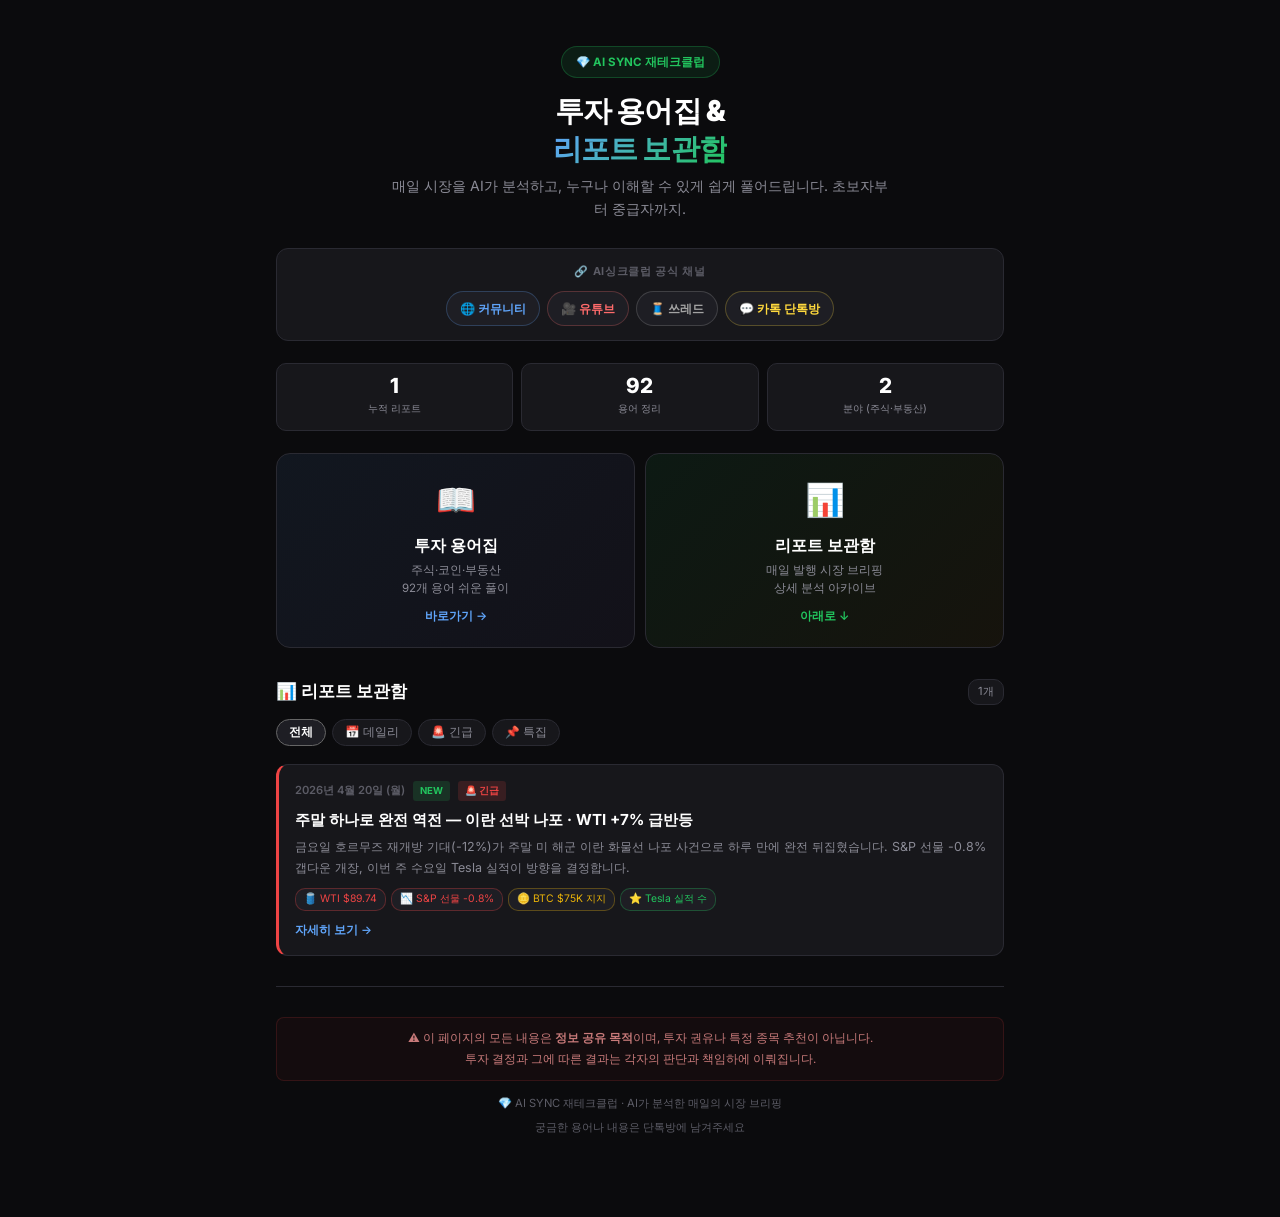
==== index.html @ 7990a4e1 "feat: og:image 썸네일 + 전체 메타태그 추가 (카톡 미리보기 지원)" ====
<!DOCTYPE html>
<html lang="ko">
<head>
<meta charset="UTF-8">
<meta name="viewport" content="width=device-width, initial-scale=1.0">
<title>AI싱크 재테크클럽 — 투자 용어집 &amp; 리포트 보관함</title>
<meta property="og:title" content="AI싱크 재테크클럽 — 투자 용어집 & 리포트 보관함">
<meta property="og:description" content="매일 시장을 분석하고 쉽게 풀어드립니다. 92개 용어 + 매일 발행 리포트. 초보자부터 중급자까지.">
<meta property="og:type" content="website">
<meta property="og:url" content="https://aisyncclub.github.io/moneyclub/">
<meta property="og:image" content="https://aisyncclub.github.io/moneyclub/og-image.png">
<meta property="og:image:width" content="1200">
<meta property="og:image:height" content="630">
<meta property="og:site_name" content="AI싱크 재테크클럽">
<meta property="og:locale" content="ko_KR">
<meta name="twitter:card" content="summary_large_image">
<meta name="twitter:title" content="AI싱크 재테크클럽 — 투자 용어집 & 리포트 보관함">
<meta name="twitter:description" content="매일 시장을 분석하고 쉽게 풀어드립니다. 92개 용어 + 매일 발행 리포트.">
<meta name="twitter:image" content="https://aisyncclub.github.io/moneyclub/og-image.png">
<link href="https://fonts.googleapis.com/css2?family=Inter:wght@300;400;500;600;700;800;900&display=swap" rel="stylesheet">
<style>
:root {
  --bg:#0b0b0d; --s:#17171b; --s2:#1e1e24; --bd:#2a2a32;
  --t:#e4e4e7; --td:#8b8b96; --tm:#5c5c66;
  --up:#22c55e; --dn:#ef4444; --w:#eab308;
  --blue:#60a5fa; --purple:#a78bfa; --orange:#fb923c; --pink:#ec4899;
}
*{box-sizing:border-box;margin:0;padding:0}
body{font-family:'Inter',-apple-system,sans-serif;background:var(--bg);color:var(--t);line-height:1.6;min-height:100vh}
.ctr{max-width:760px;margin:0 auto;padding:20px 16px 80px}

/* Hero */
.hero{text-align:center;padding:26px 0 22px}
.logo{display:inline-flex;align-items:center;gap:8px;font-size:0.72rem;font-weight:700;color:var(--up);background:rgba(34,197,94,0.1);border:1px solid rgba(34,197,94,0.25);padding:6px 14px;border-radius:20px;margin-bottom:14px}
.hero h1{font-size:1.8rem;font-weight:900;color:#fff;line-height:1.3;letter-spacing:-0.02em;margin-bottom:8px}
.hero h1 .accent{background:linear-gradient(135deg,var(--blue),var(--up));background-clip:text;-webkit-background-clip:text;color:transparent}
.hero p{font-size:0.88rem;color:var(--td);max-width:500px;margin:0 auto}

/* Stats */
.stats-bar{display:grid;grid-template-columns:repeat(3,1fr);gap:8px;margin:20px 0 22px}
.stat-card{background:var(--s);border:1px solid var(--bd);border-radius:10px;padding:12px;text-align:center}
.stat-num{font-size:1.3rem;font-weight:800;color:#fff;line-height:1}
.stat-label{font-size:0.65rem;color:var(--td);margin-top:4px}

/* Feature cards */
.features{display:grid;grid-template-columns:1fr 1fr;gap:10px;margin-bottom:26px}
.feat-card{background:var(--s);border:1px solid var(--bd);border-radius:14px;padding:20px 16px;text-align:center;text-decoration:none;color:inherit;transition:all 0.2s;position:relative;overflow:hidden}
.feat-card:hover{border-color:#555;transform:translateY(-2px)}
.feat-card.glossary{background:linear-gradient(135deg,rgba(96,165,250,0.08),rgba(167,139,250,0.05))}
.feat-card.archive{background:linear-gradient(135deg,rgba(34,197,94,0.08),rgba(234,179,8,0.05))}
.feat-icon{font-size:2rem;margin-bottom:8px}
.feat-title{font-size:1rem;font-weight:700;color:#fff;margin-bottom:4px}
.feat-sub{font-size:0.72rem;color:var(--td);line-height:1.5}
.feat-cta{display:inline-block;margin-top:10px;font-size:0.74rem;font-weight:600;color:var(--blue)}
.feat-card.archive .feat-cta{color:var(--up)}

/* Section header */
.sec-title{display:flex;align-items:center;justify-content:space-between;margin:30px 0 14px}
.sec-title h2{font-size:1.05rem;font-weight:800;color:#fff}
.sec-title .count{font-size:0.7rem;color:var(--td);background:var(--s);padding:3px 9px;border-radius:10px;border:1px solid var(--bd)}

/* Filter tabs */
.filter-tabs{display:flex;gap:6px;overflow-x:auto;margin-bottom:14px;padding-bottom:4px;scrollbar-width:none}
.filter-tabs::-webkit-scrollbar{display:none}
.ftab{flex-shrink:0;padding:5px 12px;background:var(--s);border:1px solid var(--bd);border-radius:20px;font-size:0.73rem;font-weight:500;color:var(--td);cursor:pointer;white-space:nowrap;transition:all 0.15s;font-family:inherit}
.ftab:hover{border-color:#555;color:var(--t)}
.ftab.on{background:var(--s2);border-color:#666;color:#fff;font-weight:600}

/* Report card */
.report-card{background:var(--s);border:1px solid var(--bd);border-radius:12px;padding:16px;margin-bottom:10px;text-decoration:none;color:inherit;display:block;transition:all 0.15s}
.report-card:hover{border-color:#555;background:var(--s2)}
.report-card.latest{border-left:3px solid var(--up)}
.report-card.crisis{border-left:3px solid var(--dn)}
.rc-top{display:flex;align-items:center;gap:8px;margin-bottom:8px;flex-wrap:wrap}
.rc-date{font-size:0.7rem;font-weight:600;color:var(--tm)}
.rc-badge{font-size:0.6rem;font-weight:700;padding:2px 7px;border-radius:3px}
.rc-badge.new{background:rgba(34,197,94,0.15);color:var(--up)}
.rc-badge.crisis{background:rgba(239,68,68,0.15);color:var(--dn)}
.rc-badge.normal{background:rgba(96,165,250,0.12);color:var(--blue)}
.rc-title{font-size:0.95rem;font-weight:700;color:#fff;margin-bottom:6px;line-height:1.4}
.rc-summary{font-size:0.78rem;color:var(--td);line-height:1.7;margin-bottom:10px}
.rc-tags{display:flex;gap:5px;flex-wrap:wrap;margin-bottom:10px}
.rc-tag{font-size:0.65rem;padding:2px 8px;background:var(--s2);border:1px solid var(--bd);border-radius:10px;color:var(--td)}
.rc-tag.hl{color:var(--up);border-color:rgba(34,197,94,0.3)}
.rc-tag.wr{color:var(--w);border-color:rgba(234,179,8,0.3)}
.rc-tag.dn{color:var(--dn);border-color:rgba(239,68,68,0.3)}
.rc-arrow{font-size:0.72rem;color:var(--blue);font-weight:600}

/* Footer */
.footer{text-align:center;font-size:0.7rem;color:var(--tm);padding-top:30px;border-top:1px solid var(--bd);margin-top:30px;line-height:1.8}
.footer .disclaimer{padding:10px 14px;background:rgba(239,68,68,0.04);border:1px solid rgba(239,68,68,0.15);border-radius:8px;color:#c87a7a;margin-bottom:12px;font-size:0.72rem}

/* Official Links */
.official-links{margin:6px 0 22px;padding:14px 16px;background:var(--s);border:1px solid var(--bd);border-radius:12px}
.ol-label{font-size:0.68rem;color:var(--tm);margin-bottom:10px;text-align:center;font-weight:700;letter-spacing:0.06em;text-transform:uppercase}
.ol-chips{display:flex;gap:7px;justify-content:center;flex-wrap:wrap}
.ol-chip{display:inline-flex;align-items:center;gap:5px;padding:7px 13px;background:var(--s2);border:1px solid var(--bd);border-radius:20px;font-size:0.76rem;font-weight:600;color:var(--t);text-decoration:none;transition:all 0.15s}
.ol-chip:hover{border-color:#555;transform:translateY(-1px)}
.ol-chip.youtube{color:#ff6b6b;border-color:rgba(255,107,107,0.25)}
.ol-chip.youtube:hover{background:rgba(255,107,107,0.08)}
.ol-chip.instagram{color:#e879f9;border-color:rgba(232,121,249,0.25)}
.ol-chip.instagram:hover{background:rgba(232,121,249,0.08)}
.ol-chip.blog{color:var(--blue);border-color:rgba(96,165,250,0.25)}
.ol-chip.blog:hover{background:rgba(96,165,250,0.08)}
.ol-chip.kakao{color:#ffd93d;border-color:rgba(255,217,61,0.25)}
.ol-chip.kakao:hover{background:rgba(255,217,61,0.08)}
.ol-chip.thread{color:#a3a3a3;border-color:rgba(163,163,163,0.25)}
.ol-chip.thread:hover{background:rgba(163,163,163,0.08)}

/* Responsive */
@media (max-width:500px){
  .hero h1{font-size:1.4rem}
  .features{grid-template-columns:1fr}
  .stats-bar{grid-template-columns:repeat(3,1fr)}
}
</style>
</head>
<body>
<div class="ctr">

  <!-- HERO -->
  <div class="hero">
    <div class="logo">💎 AI SYNC 재테크클럽</div>
    <h1>투자 용어집 &amp;<br><span class="accent">리포트 보관함</span></h1>
    <p>매일 시장을 AI가 분석하고, 누구나 이해할 수 있게 쉽게 풀어드립니다. 초보자부터 중급자까지.</p>
  </div>

  <!-- OFFICIAL LINKS -->
  <div class="official-links">
    <div class="ol-label">🔗 AI싱크클럽 공식 채널</div>
    <div class="ol-chips">
      <a class="ol-chip blog" href="https://aisyncclub.com/" target="_blank">🌐 커뮤니티</a>
      <a class="ol-chip youtube" href="https://www.youtube.com/@AISyncClub" target="_blank">🎥 유튜브</a>
      <a class="ol-chip thread" href="https://www.threads.com/@ai_sync_club" target="_blank">🧵 쓰레드</a>
      <a class="ol-chip kakao" href="https://open.kakao.com/o/gbqHAHdi" target="_blank">💬 카톡 단톡방</a>
    </div>
  </div>

  <!-- STATS -->
  <div class="stats-bar">
    <div class="stat-card">
      <div class="stat-num" id="statReports">1</div>
      <div class="stat-label">누적 리포트</div>
    </div>
    <div class="stat-card">
      <div class="stat-num">92</div>
      <div class="stat-label">용어 정리</div>
    </div>
    <div class="stat-card">
      <div class="stat-num">2</div>
      <div class="stat-label">분야 (주식·부동산)</div>
    </div>
  </div>

  <!-- FEATURE CARDS -->
  <div class="features">
    <a class="feat-card glossary" href="glossary.html">
      <div class="feat-icon">📖</div>
      <div class="feat-title">투자 용어집</div>
      <div class="feat-sub">주식·코인·부동산<br>92개 용어 쉬운 풀이</div>
      <div class="feat-cta">바로가기 →</div>
    </a>
    <a class="feat-card archive" href="#archive">
      <div class="feat-icon">📊</div>
      <div class="feat-title">리포트 보관함</div>
      <div class="feat-sub">매일 발행 시장 브리핑<br>상세 분석 아카이브</div>
      <div class="feat-cta">아래로 ↓</div>
    </a>
  </div>

  <!-- ARCHIVE -->
  <div id="archive">
    <div class="sec-title">
      <h2>📊 리포트 보관함</h2>
      <span class="count" id="reportCount">1개</span>
    </div>

    <div class="filter-tabs">
      <button class="ftab on" onclick="filterReports('all',this)">전체</button>
      <button class="ftab" onclick="filterReports('daily',this)">📅 데일리</button>
      <button class="ftab" onclick="filterReports('crisis',this)">🚨 긴급</button>
      <button class="ftab" onclick="filterReports('special',this)">📌 특집</button>
    </div>

    <div id="reportList">

      <!-- 4/20 REPORT (LATEST - CRISIS) -->
      <a class="report-card latest crisis" data-type="crisis" href="briefing-2026-04-20.html">
        <div class="rc-top">
          <span class="rc-date">2026년 4월 20일 (월)</span>
          <span class="rc-badge new">NEW</span>
          <span class="rc-badge crisis">🚨 긴급</span>
        </div>
        <div class="rc-title">주말 하나로 완전 역전 — 이란 선박 나포 · WTI +7% 급반등</div>
        <div class="rc-summary">
          금요일 호르무즈 재개방 기대(-12%)가 주말 미 해군 이란 화물선 나포 사건으로 하루 만에 완전 뒤집혔습니다. S&amp;P 선물 -0.8% 갭다운 개장, 이번 주 수요일 Tesla 실적이 방향을 결정합니다.
        </div>
        <div class="rc-tags">
          <span class="rc-tag dn">🛢️ WTI $89.74</span>
          <span class="rc-tag dn">📉 S&amp;P 선물 -0.8%</span>
          <span class="rc-tag wr">🪙 BTC $75K 지지</span>
          <span class="rc-tag hl">⭐ Tesla 실적 수</span>
        </div>
        <div class="rc-arrow">자세히 보기 →</div>
      </a>

    </div>
  </div>

  <!-- FOOTER -->
  <div class="footer">
    <div class="disclaimer">
      ⚠️ 이 페이지의 모든 내용은 <strong>정보 공유 목적</strong>이며, 투자 권유나 특정 종목 추천이 아닙니다.<br>
      투자 결정과 그에 따른 결과는 각자의 판단과 책임하에 이뤄집니다.
    </div>
    <p>💎 AI SYNC 재테크클럽 · AI가 분석한 매일의 시장 브리핑</p>
    <p style="margin-top:4px;">궁금한 용어나 내용은 단톡방에 남겨주세요</p>
  </div>

</div>

<script>
function filterReports(type, btn) {
  document.querySelectorAll('.ftab').forEach(b => b.classList.remove('on'));
  btn.classList.add('on');
  const cards = document.querySelectorAll('.report-card');
  let visible = 0;
  cards.forEach(card => {
    const show = type === 'all' || card.dataset.type === type;
    card.style.display = show ? 'block' : 'none';
    if (show) visible++;
  });
  document.getElementById('reportCount').textContent = visible + '개';
}

// Init stats
const totalReports = document.querySelectorAll('.report-card').length;
document.getElementById('statReports').textContent = totalReports;
document.getElementById('reportCount').textContent = totalReports + '개';
</script>
</body>
</html>
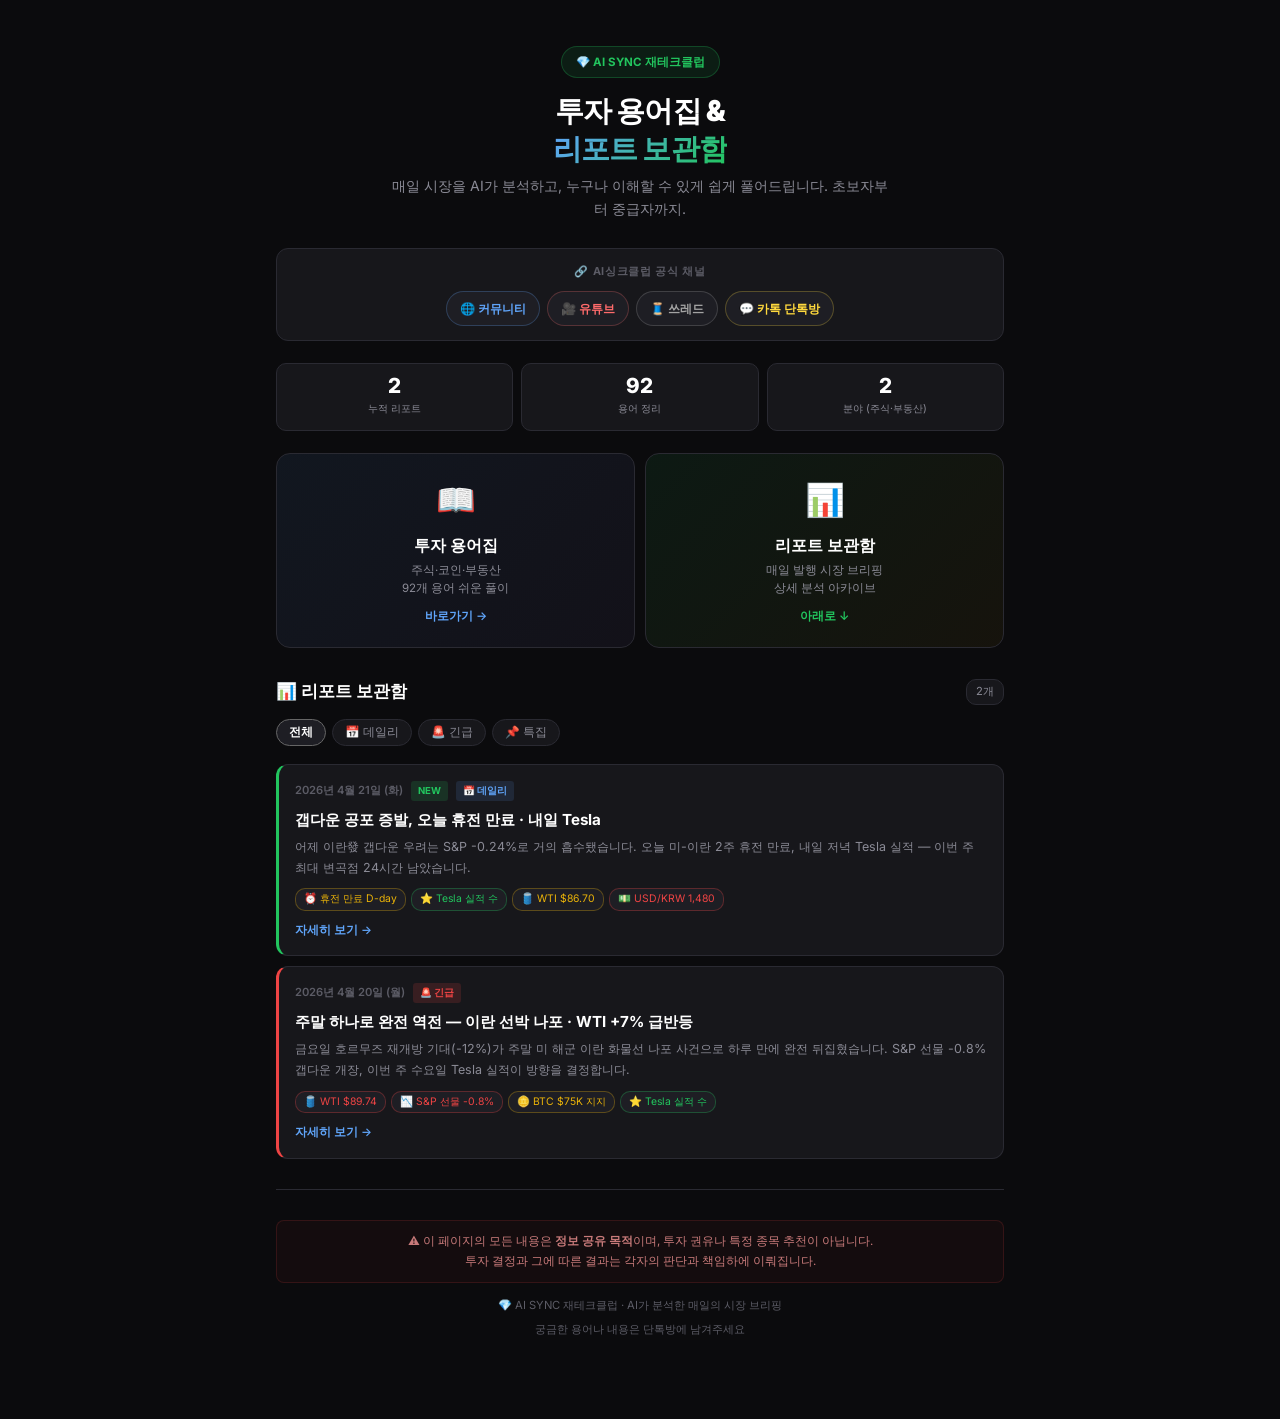
==== commit af4d4e56: "배포: 2026-04-21 브리핑 — 갭다운 공포 증발·휴전 만료 D-day" ====
--- a/index.html
+++ b/index.html
@@ -5,18 +5,8 @@
 <meta name="viewport" content="width=device-width, initial-scale=1.0">
 <title>AI싱크 재테크클럽 — 투자 용어집 &amp; 리포트 보관함</title>
 <meta property="og:title" content="AI싱크 재테크클럽 — 투자 용어집 & 리포트 보관함">
-<meta property="og:description" content="매일 시장을 분석하고 쉽게 풀어드립니다. 92개 용어 + 매일 발행 리포트. 초보자부터 중급자까지.">
+<meta property="og:description" content="매일 시장을 분석하고 쉽게 풀어드립니다. 초보자도 바로 이해할 수 있는 용어집과 상세 리포트.">
 <meta property="og:type" content="website">
-<meta property="og:url" content="https://aisyncclub.github.io/moneyclub/">
-<meta property="og:image" content="https://aisyncclub.github.io/moneyclub/og-image.png">
-<meta property="og:image:width" content="1200">
-<meta property="og:image:height" content="630">
-<meta property="og:site_name" content="AI싱크 재테크클럽">
-<meta property="og:locale" content="ko_KR">
-<meta name="twitter:card" content="summary_large_image">
-<meta name="twitter:title" content="AI싱크 재테크클럽 — 투자 용어집 & 리포트 보관함">
-<meta name="twitter:description" content="매일 시장을 분석하고 쉽게 풀어드립니다. 92개 용어 + 매일 발행 리포트.">
-<meta name="twitter:image" content="https://aisyncclub.github.io/moneyclub/og-image.png">
 <link href="https://fonts.googleapis.com/css2?family=Inter:wght@300;400;500;600;700;800;900&display=swap" rel="stylesheet">
 <style>
 :root {
@@ -139,7 +129,7 @@
   <!-- STATS -->
   <div class="stats-bar">
     <div class="stat-card">
-      <div class="stat-num" id="statReports">1</div>
+      <div class="stat-num" id="statReports">2</div>
       <div class="stat-label">누적 리포트</div>
     </div>
     <div class="stat-card">
@@ -184,11 +174,30 @@
 
     <div id="reportList">
 
-      <!-- 4/20 REPORT (LATEST - CRISIS) -->
-      <a class="report-card latest crisis" data-type="crisis" href="briefing-2026-04-20.html">
+      <!-- 4/21 REPORT (LATEST - DAILY) -->
+      <a class="report-card latest" data-type="daily" href="briefing-2026-04-21.html">
+        <div class="rc-top">
+          <span class="rc-date">2026년 4월 21일 (화)</span>
+          <span class="rc-badge new">NEW</span>
+          <span class="rc-badge normal">📅 데일리</span>
+        </div>
+        <div class="rc-title">갭다운 공포 증발, 오늘 휴전 만료 · 내일 Tesla</div>
+        <div class="rc-summary">
+          어제 이란發 갭다운 우려는 S&amp;P -0.24%로 거의 흡수됐습니다. 오늘 미-이란 2주 휴전 만료, 내일 저녁 Tesla 실적 — 이번 주 최대 변곡점 24시간 남았습니다.
+        </div>
+        <div class="rc-tags">
+          <span class="rc-tag wr">⏰ 휴전 만료 D-day</span>
+          <span class="rc-tag hl">⭐ Tesla 실적 수</span>
+          <span class="rc-tag wr">🛢️ WTI $86.70</span>
+          <span class="rc-tag dn">💵 USD/KRW 1,480</span>
+        </div>
+        <div class="rc-arrow">자세히 보기 →</div>
+      </a>
+
+      <!-- 4/20 REPORT -->
+      <a class="report-card crisis" data-type="crisis" href="briefing-2026-04-20.html">
         <div class="rc-top">
           <span class="rc-date">2026년 4월 20일 (월)</span>
-          <span class="rc-badge new">NEW</span>
           <span class="rc-badge crisis">🚨 긴급</span>
         </div>
         <div class="rc-title">주말 하나로 완전 역전 — 이란 선박 나포 · WTI +7% 급반등</div>
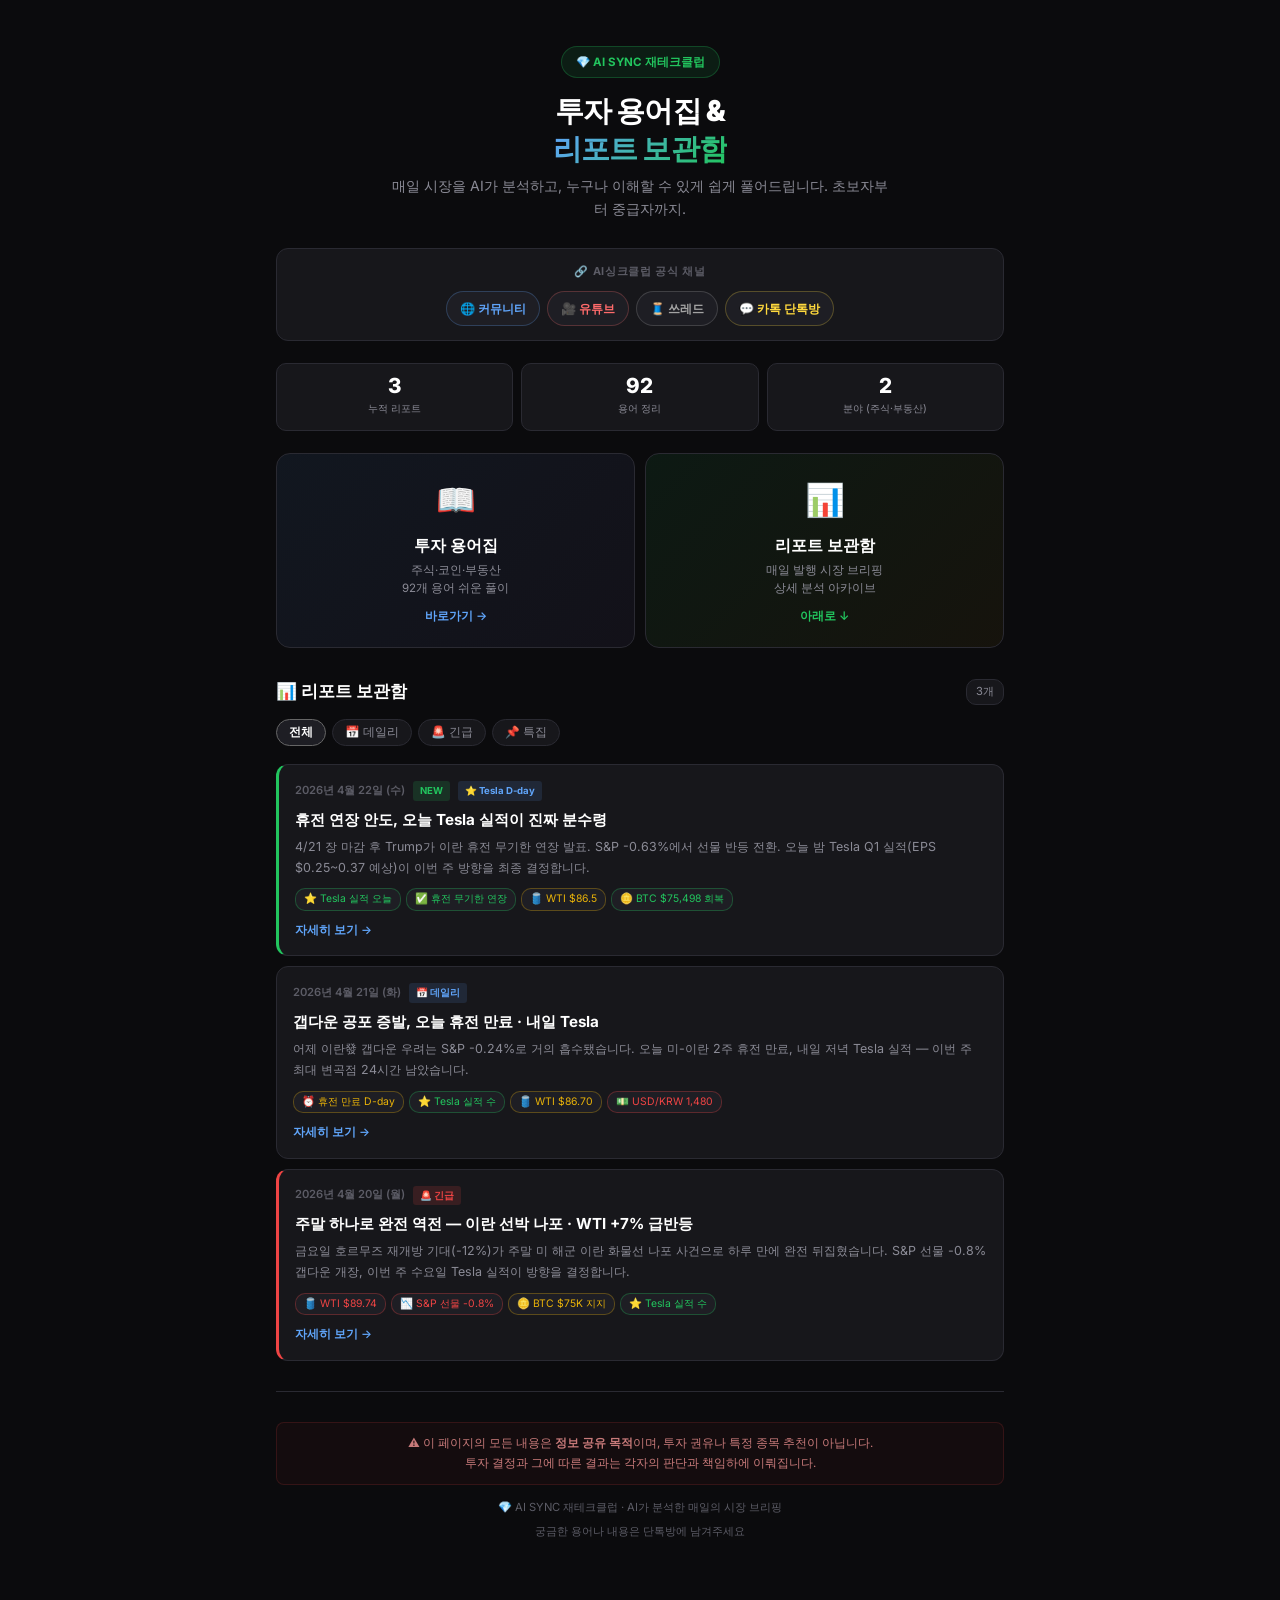
==== commit d07a84ea: "배포: 2026-04-22 브리핑 — 휴전 연장·Tesla 실적 D-day" ====
--- a/index.html
+++ b/index.html
@@ -129,7 +129,7 @@
   <!-- STATS -->
   <div class="stats-bar">
     <div class="stat-card">
-      <div class="stat-num" id="statReports">2</div>
+      <div class="stat-num" id="statReports">3</div>
       <div class="stat-label">누적 리포트</div>
     </div>
     <div class="stat-card">
@@ -174,11 +174,30 @@
 
     <div id="reportList">
 
-      <!-- 4/21 REPORT (LATEST - DAILY) -->
-      <a class="report-card latest" data-type="daily" href="briefing-2026-04-21.html">
+      <!-- 4/22 REPORT (LATEST - DAILY) -->
+      <a class="report-card latest" data-type="daily" href="briefing-2026-04-22.html">
+        <div class="rc-top">
+          <span class="rc-date">2026년 4월 22일 (수)</span>
+          <span class="rc-badge new">NEW</span>
+          <span class="rc-badge normal">⭐ Tesla D-day</span>
+        </div>
+        <div class="rc-title">휴전 연장 안도, 오늘 Tesla 실적이 진짜 분수령</div>
+        <div class="rc-summary">
+          4/21 장 마감 후 Trump가 이란 휴전 무기한 연장 발표. S&amp;P -0.63%에서 선물 반등 전환. 오늘 밤 Tesla Q1 실적(EPS $0.25~0.37 예상)이 이번 주 방향을 최종 결정합니다.
+        </div>
+        <div class="rc-tags">
+          <span class="rc-tag hl">⭐ Tesla 실적 오늘</span>
+          <span class="rc-tag hl">✅ 휴전 무기한 연장</span>
+          <span class="rc-tag wr">🛢️ WTI $86.5</span>
+          <span class="rc-tag hl">🪙 BTC $75,498 회복</span>
+        </div>
+        <div class="rc-arrow">자세히 보기 →</div>
+      </a>
+
+      <!-- 4/21 REPORT -->
+      <a class="report-card" data-type="daily" href="briefing-2026-04-21.html">
         <div class="rc-top">
           <span class="rc-date">2026년 4월 21일 (화)</span>
-          <span class="rc-badge new">NEW</span>
           <span class="rc-badge normal">📅 데일리</span>
         </div>
         <div class="rc-title">갭다운 공포 증발, 오늘 휴전 만료 · 내일 Tesla</div>
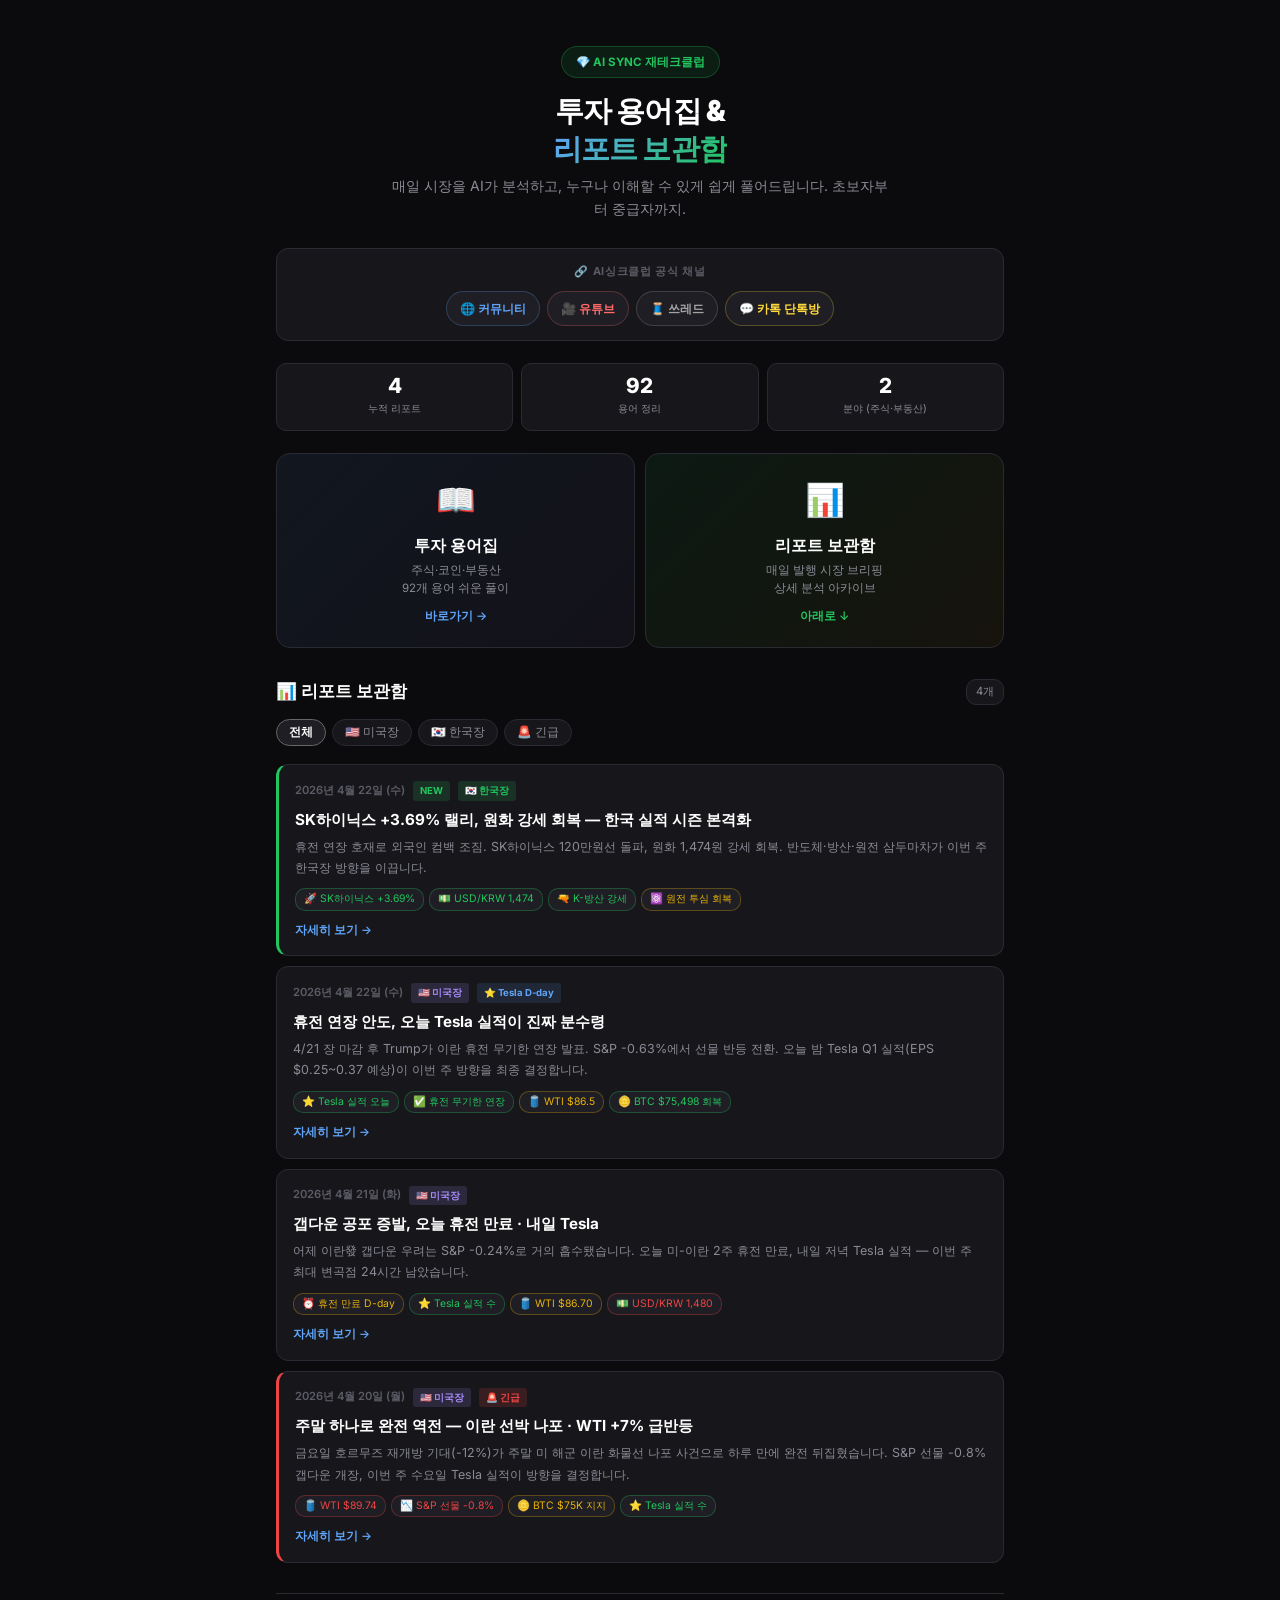
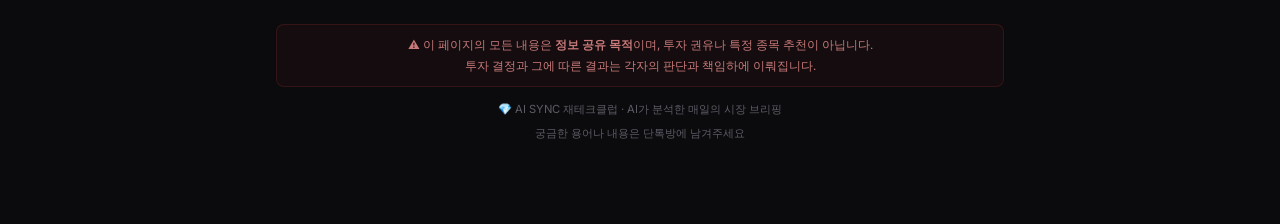
==== commit 5854ccc9: "feat: 한국장 브리핑 별도 페이지 추가 + 허브 한/미 필터 탭" ====
--- a/index.html
+++ b/index.html
@@ -129,7 +129,7 @@
   <!-- STATS -->
   <div class="stats-bar">
     <div class="stat-card">
-      <div class="stat-num" id="statReports">3</div>
+      <div class="stat-num" id="statReports">4</div>
       <div class="stat-label">누적 리포트</div>
     </div>
     <div class="stat-card">
@@ -167,18 +167,38 @@
 
     <div class="filter-tabs">
       <button class="ftab on" onclick="filterReports('all',this)">전체</button>
-      <button class="ftab" onclick="filterReports('daily',this)">📅 데일리</button>
+      <button class="ftab" onclick="filterReports('us',this)">🇺🇸 미국장</button>
+      <button class="ftab" onclick="filterReports('kr',this)">🇰🇷 한국장</button>
       <button class="ftab" onclick="filterReports('crisis',this)">🚨 긴급</button>
-      <button class="ftab" onclick="filterReports('special',this)">📌 특집</button>
     </div>
 
     <div id="reportList">
 
-      <!-- 4/22 REPORT (LATEST - DAILY) -->
-      <a class="report-card latest" data-type="daily" href="briefing-2026-04-22.html">
+      <!-- 4/22 한국 브리핑 (LATEST - KR) -->
+      <a class="report-card latest" data-type="kr" href="한국briefing-2026-04-22.html">
         <div class="rc-top">
           <span class="rc-date">2026년 4월 22일 (수)</span>
           <span class="rc-badge new">NEW</span>
+          <span class="rc-badge normal" style="background:rgba(34,197,94,0.15);color:var(--up);">🇰🇷 한국장</span>
+        </div>
+        <div class="rc-title">SK하이닉스 +3.69% 랠리, 원화 강세 회복 — 한국 실적 시즌 본격화</div>
+        <div class="rc-summary">
+          휴전 연장 호재로 외국인 컴백 조짐. SK하이닉스 120만원선 돌파, 원화 1,474원 강세 회복. 반도체·방산·원전 삼두마차가 이번 주 한국장 방향을 이끕니다.
+        </div>
+        <div class="rc-tags">
+          <span class="rc-tag hl">🚀 SK하이닉스 +3.69%</span>
+          <span class="rc-tag hl">💵 USD/KRW 1,474</span>
+          <span class="rc-tag hl">🔫 K-방산 강세</span>
+          <span class="rc-tag wr">⚛️ 원전 투심 회복</span>
+        </div>
+        <div class="rc-arrow">자세히 보기 →</div>
+      </a>
+
+      <!-- 4/22 미국 REPORT -->
+      <a class="report-card" data-type="us" href="briefing-2026-04-22.html">
+        <div class="rc-top">
+          <span class="rc-date">2026년 4월 22일 (수)</span>
+          <span class="rc-badge normal" style="background:rgba(167,139,250,0.15);color:var(--purple,#a78bfa);">🇺🇸 미국장</span>
           <span class="rc-badge normal">⭐ Tesla D-day</span>
         </div>
         <div class="rc-title">휴전 연장 안도, 오늘 Tesla 실적이 진짜 분수령</div>
@@ -195,10 +215,10 @@
       </a>
 
       <!-- 4/21 REPORT -->
-      <a class="report-card" data-type="daily" href="briefing-2026-04-21.html">
+      <a class="report-card" data-type="us" href="briefing-2026-04-21.html">
         <div class="rc-top">
           <span class="rc-date">2026년 4월 21일 (화)</span>
-          <span class="rc-badge normal">📅 데일리</span>
+          <span class="rc-badge normal" style="background:rgba(167,139,250,0.15);color:var(--purple,#a78bfa);">🇺🇸 미국장</span>
         </div>
         <div class="rc-title">갭다운 공포 증발, 오늘 휴전 만료 · 내일 Tesla</div>
         <div class="rc-summary">
@@ -214,9 +234,10 @@
       </a>
 
       <!-- 4/20 REPORT -->
-      <a class="report-card crisis" data-type="crisis" href="briefing-2026-04-20.html">
+      <a class="report-card crisis" data-type="us crisis" href="briefing-2026-04-20.html">
         <div class="rc-top">
           <span class="rc-date">2026년 4월 20일 (월)</span>
+          <span class="rc-badge normal" style="background:rgba(167,139,250,0.15);color:var(--purple,#a78bfa);">🇺🇸 미국장</span>
           <span class="rc-badge crisis">🚨 긴급</span>
         </div>
         <div class="rc-title">주말 하나로 완전 역전 — 이란 선박 나포 · WTI +7% 급반등</div>
@@ -254,7 +275,8 @@
   const cards = document.querySelectorAll('.report-card');
   let visible = 0;
   cards.forEach(card => {
-    const show = type === 'all' || card.dataset.type === type;
+    const types = (card.dataset.type || '').split(/\s+/);
+    const show = type === 'all' || types.includes(type);
     card.style.display = show ? 'block' : 'none';
     if (show) visible++;
   });
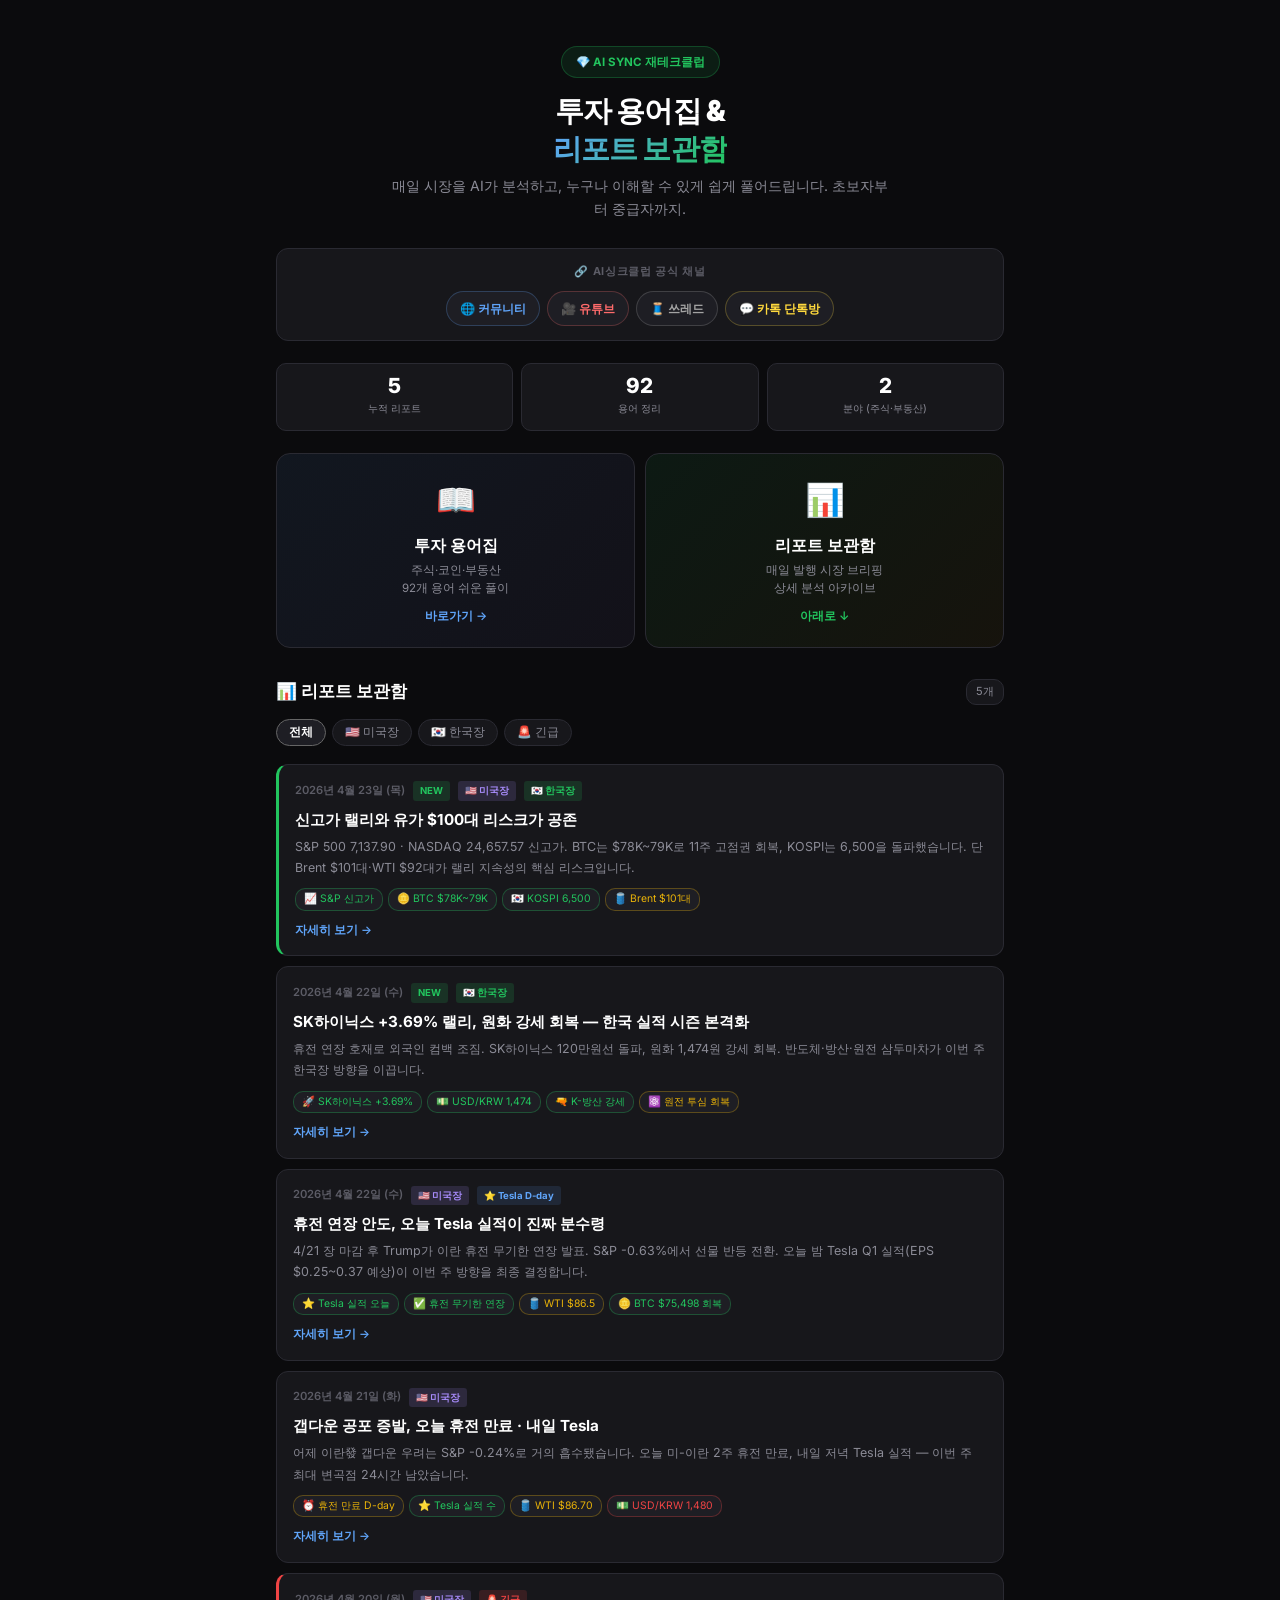
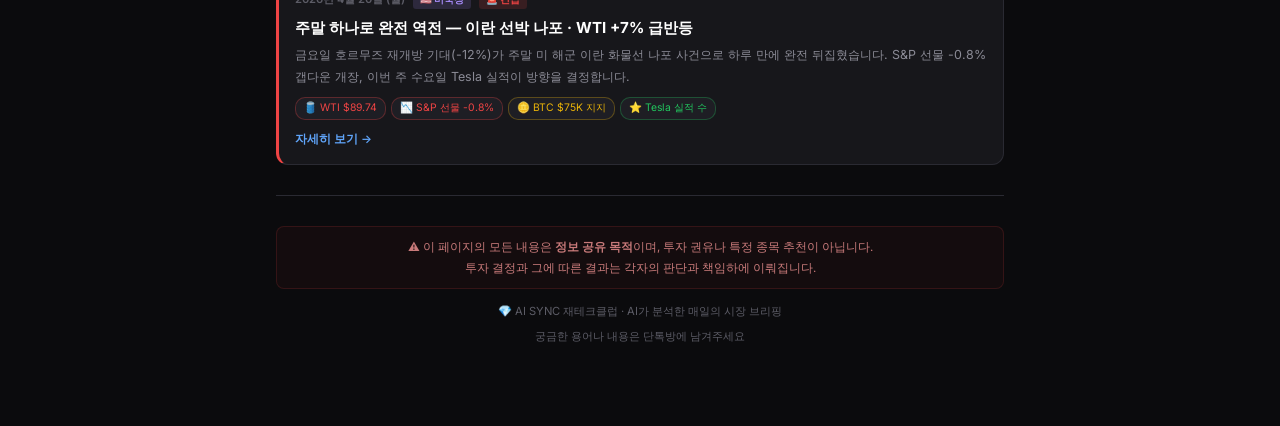
==== commit 67d09535: "Deploy 2026-04-23 briefing" ====
--- a/index.html
+++ b/index.html
@@ -174,8 +174,29 @@
 
     <div id="reportList">
 
+      <!-- 4/23 데일리 종합 (LATEST - US/KR) -->
+      <a class="report-card latest" data-type="us kr" href="briefing-2026-04-23.html">
+        <div class="rc-top">
+          <span class="rc-date">2026년 4월 23일 (목)</span>
+          <span class="rc-badge new">NEW</span>
+          <span class="rc-badge normal" style="background:rgba(167,139,250,0.15);color:var(--purple,#a78bfa);">🇺🇸 미국장</span>
+          <span class="rc-badge normal" style="background:rgba(34,197,94,0.15);color:var(--up);">🇰🇷 한국장</span>
+        </div>
+        <div class="rc-title">신고가 랠리와 유가 $100대 리스크가 공존</div>
+        <div class="rc-summary">
+          S&amp;P 500 7,137.90 · NASDAQ 24,657.57 신고가. BTC는 $78K~79K로 11주 고점권 회복, KOSPI는 6,500을 돌파했습니다. 단 Brent $101대·WTI $92대가 랠리 지속성의 핵심 리스크입니다.
+        </div>
+        <div class="rc-tags">
+          <span class="rc-tag hl">📈 S&amp;P 신고가</span>
+          <span class="rc-tag hl">🪙 BTC $78K~79K</span>
+          <span class="rc-tag hl">🇰🇷 KOSPI 6,500</span>
+          <span class="rc-tag wr">🛢️ Brent $101대</span>
+        </div>
+        <div class="rc-arrow">자세히 보기 →</div>
+      </a>
+
       <!-- 4/22 한국 브리핑 (LATEST - KR) -->
-      <a class="report-card latest" data-type="kr" href="한국briefing-2026-04-22.html">
+      <a class="report-card" data-type="kr" href="korea-briefing-2026-04-22.html">
         <div class="rc-top">
           <span class="rc-date">2026년 4월 22일 (수)</span>
           <span class="rc-badge new">NEW</span>
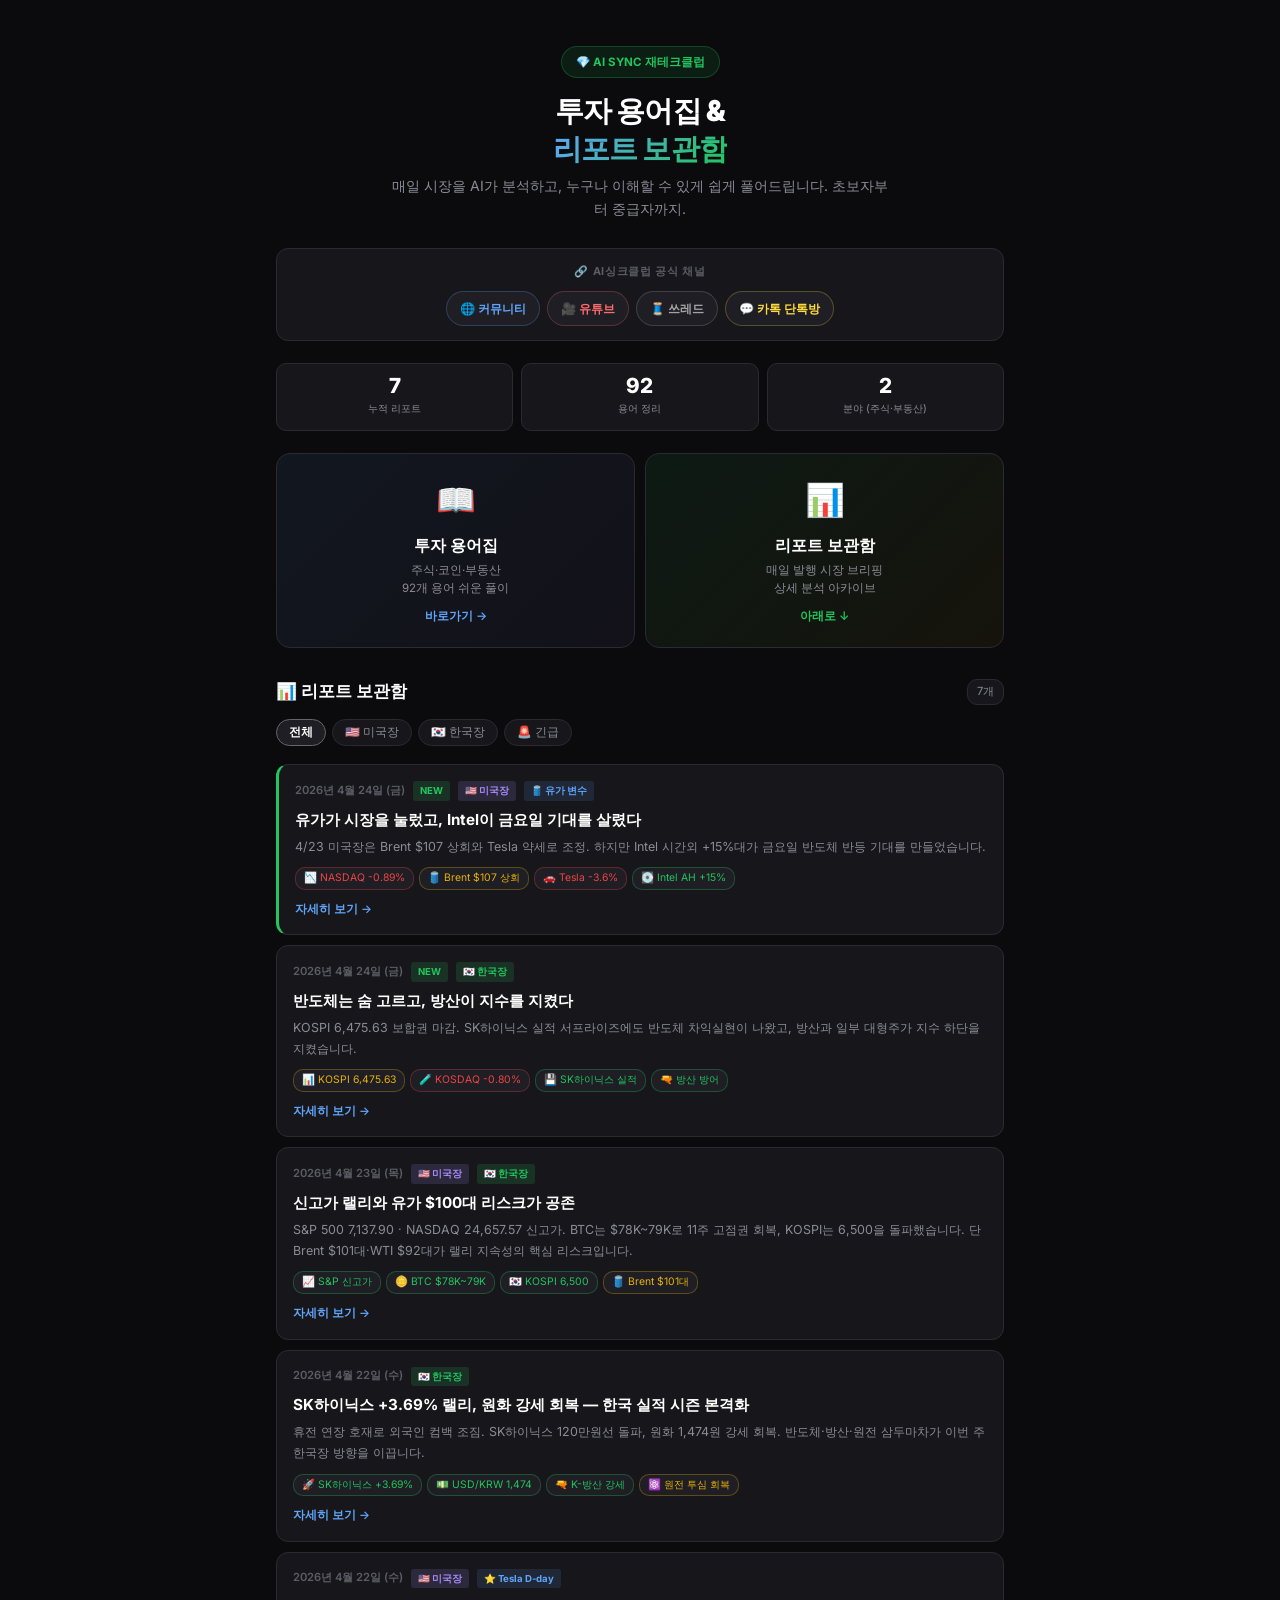
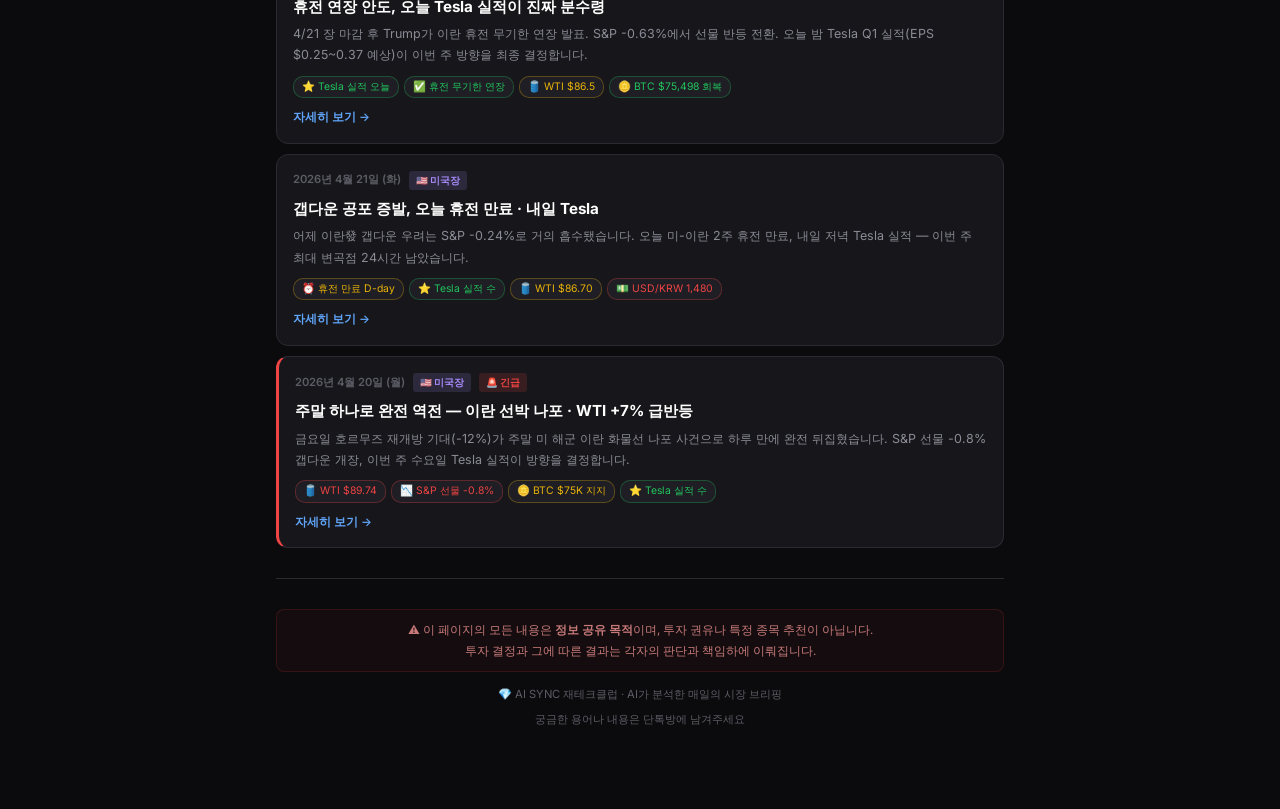
==== commit 074e0a2b: "Deploy 2026-04-24 US and Korea briefings" ====
--- a/index.html
+++ b/index.html
@@ -174,11 +174,51 @@
 
     <div id="reportList">
 
-      <!-- 4/23 데일리 종합 (LATEST - US/KR) -->
-      <a class="report-card latest" data-type="us kr" href="briefing-2026-04-23.html">
+      <!-- 4/24 미국장 브리핑 -->
+      <a class="report-card latest" data-type="us" href="briefing-2026-04-24.html">
+        <div class="rc-top">
+          <span class="rc-date">2026년 4월 24일 (금)</span>
+          <span class="rc-badge new">NEW</span>
+          <span class="rc-badge normal" style="background:rgba(167,139,250,0.15);color:var(--purple,#a78bfa);">🇺🇸 미국장</span>
+          <span class="rc-badge normal">🛢️ 유가 변수</span>
+        </div>
+        <div class="rc-title">유가가 시장을 눌렀고, Intel이 금요일 기대를 살렸다</div>
+        <div class="rc-summary">
+          4/23 미국장은 Brent $107 상회와 Tesla 약세로 조정. 하지만 Intel 시간외 +15%대가 금요일 반도체 반등 기대를 만들었습니다.
+        </div>
+        <div class="rc-tags">
+          <span class="rc-tag dn">📉 NASDAQ -0.89%</span>
+          <span class="rc-tag wr">🛢️ Brent $107 상회</span>
+          <span class="rc-tag dn">🚗 Tesla -3.6%</span>
+          <span class="rc-tag hl">💽 Intel AH +15%</span>
+        </div>
+        <div class="rc-arrow">자세히 보기 →</div>
+      </a>
+
+      <!-- 4/24 한국장 브리핑 -->
+      <a class="report-card" data-type="kr" href="korea-briefing-2026-04-24.html">
+        <div class="rc-top">
+          <span class="rc-date">2026년 4월 24일 (금)</span>
+          <span class="rc-badge new">NEW</span>
+          <span class="rc-badge normal" style="background:rgba(34,197,94,0.15);color:var(--up);">🇰🇷 한국장</span>
+        </div>
+        <div class="rc-title">반도체는 숨 고르고, 방산이 지수를 지켰다</div>
+        <div class="rc-summary">
+          KOSPI 6,475.63 보합권 마감. SK하이닉스 실적 서프라이즈에도 반도체 차익실현이 나왔고, 방산과 일부 대형주가 지수 하단을 지켰습니다.
+        </div>
+        <div class="rc-tags">
+          <span class="rc-tag wr">📊 KOSPI 6,475.63</span>
+          <span class="rc-tag dn">🧪 KOSDAQ -0.80%</span>
+          <span class="rc-tag hl">💾 SK하이닉스 실적</span>
+          <span class="rc-tag hl">🔫 방산 방어</span>
+        </div>
+        <div class="rc-arrow">자세히 보기 →</div>
+      </a>
+
+      <!-- 4/23 데일리 종합 -->
+      <a class="report-card" data-type="us kr" href="briefing-2026-04-23.html">
         <div class="rc-top">
           <span class="rc-date">2026년 4월 23일 (목)</span>
-          <span class="rc-badge new">NEW</span>
           <span class="rc-badge normal" style="background:rgba(167,139,250,0.15);color:var(--purple,#a78bfa);">🇺🇸 미국장</span>
           <span class="rc-badge normal" style="background:rgba(34,197,94,0.15);color:var(--up);">🇰🇷 한국장</span>
         </div>
@@ -199,7 +239,6 @@
       <a class="report-card" data-type="kr" href="korea-briefing-2026-04-22.html">
         <div class="rc-top">
           <span class="rc-date">2026년 4월 22일 (수)</span>
-          <span class="rc-badge new">NEW</span>
           <span class="rc-badge normal" style="background:rgba(34,197,94,0.15);color:var(--up);">🇰🇷 한국장</span>
         </div>
         <div class="rc-title">SK하이닉스 +3.69% 랠리, 원화 강세 회복 — 한국 실적 시즌 본격화</div>
